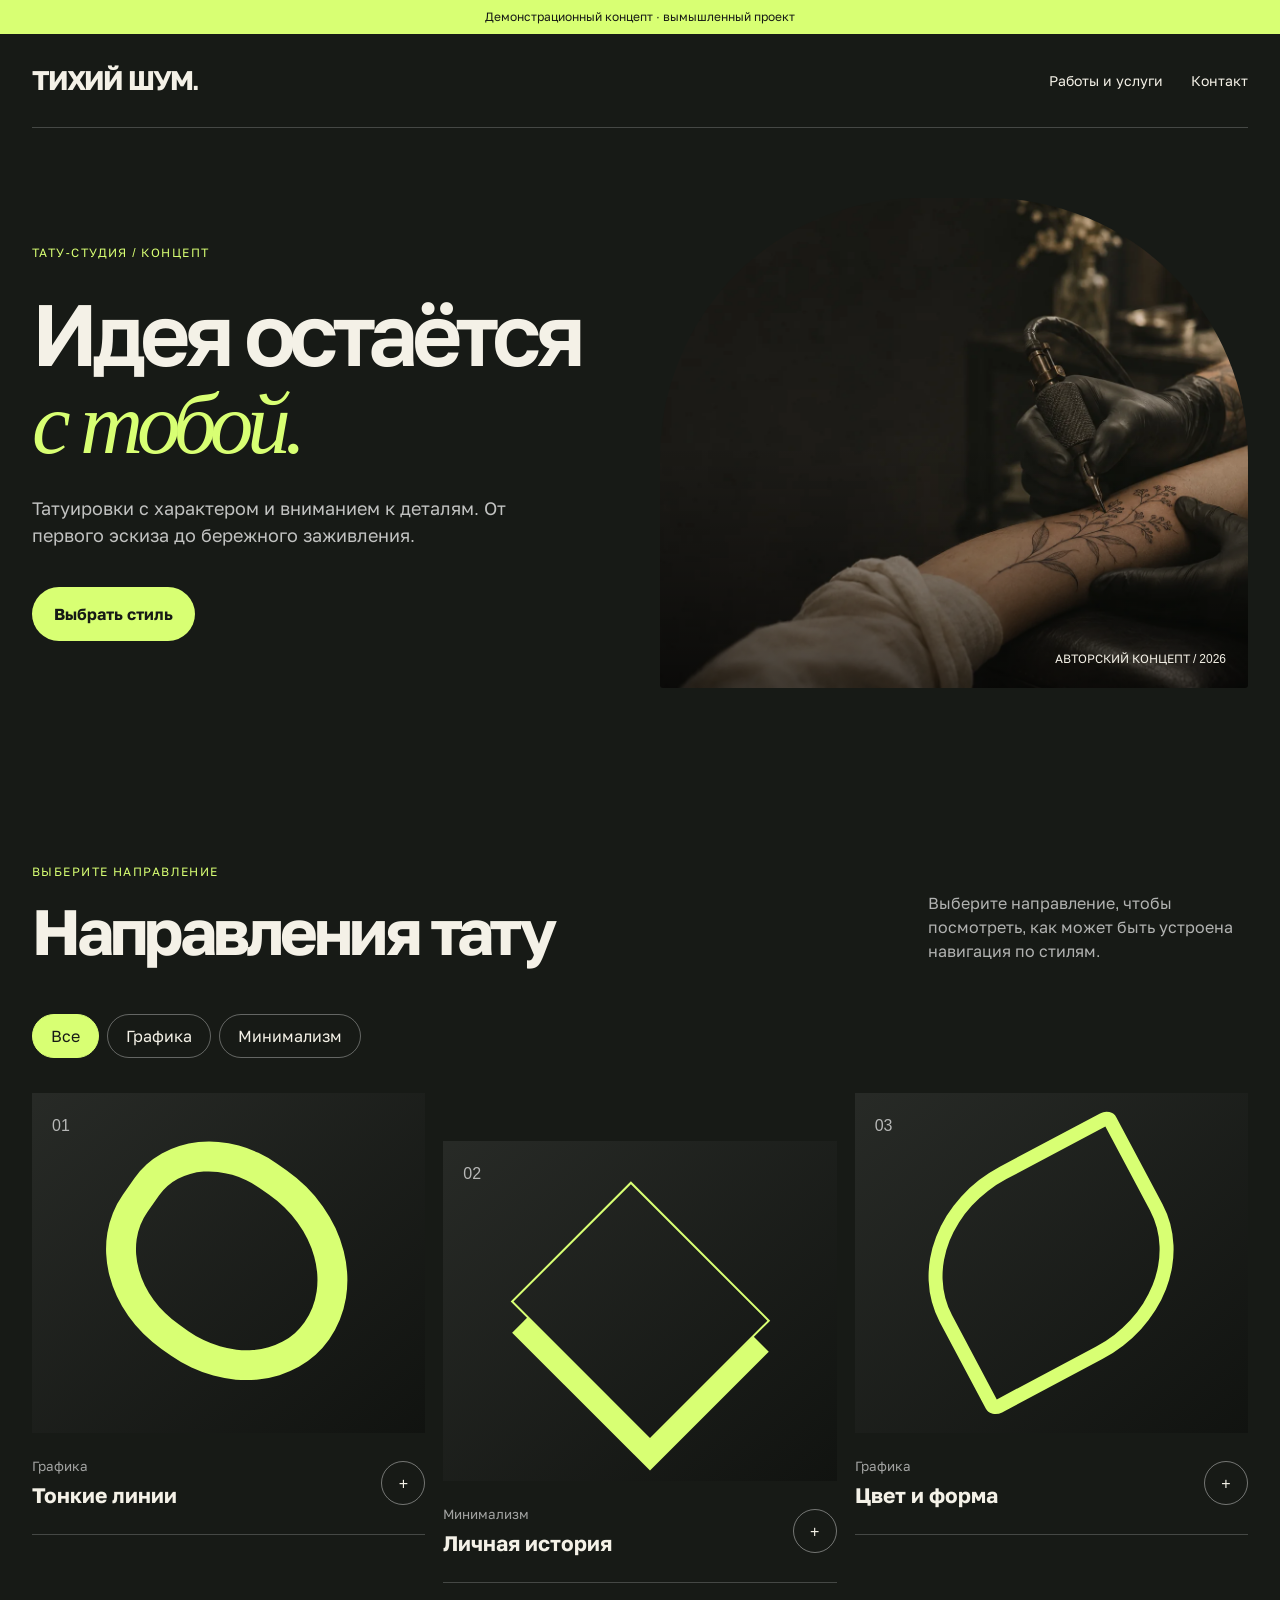
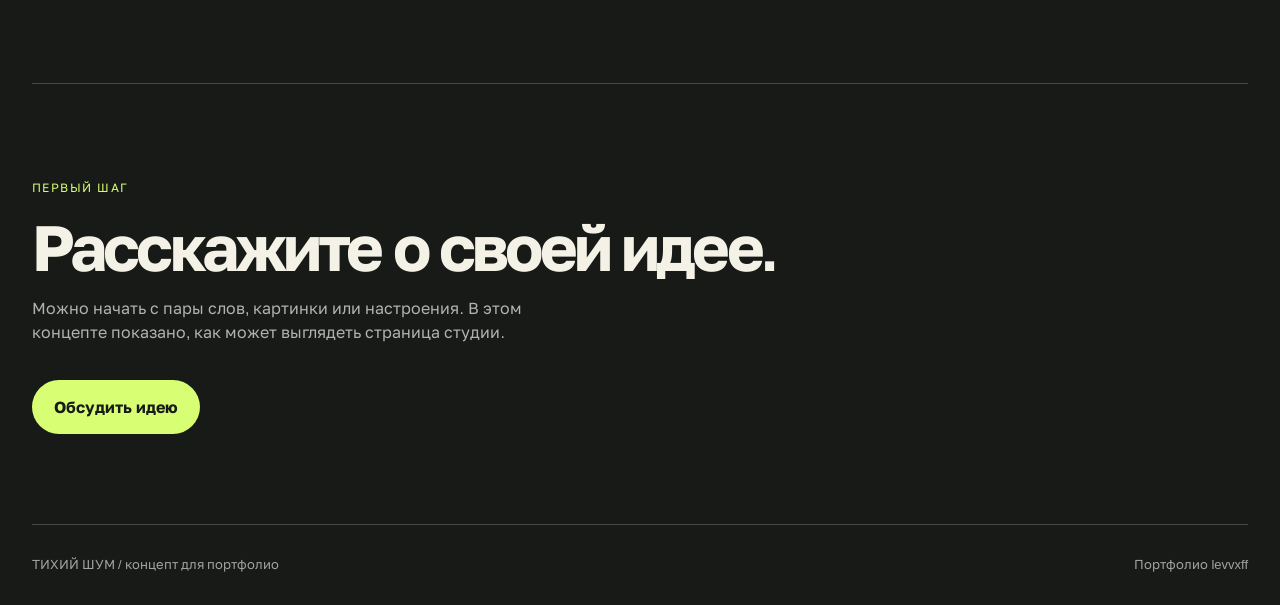
==== projects/atelier-ink/index.html @ 7130b3aa "Showcase tattoo and detailing concepts" ====
<!doctype html><html lang="ru"><head><meta charset="utf-8"><meta name="viewport" content="width=device-width,initial-scale=1"><meta name="description" content="Демонстрационный концепт сайта"><title>ТИХИЙ ШУМ — концепт сайта</title><style>
 @font-face{font-family:Golos;src:url(fonts/GolosText-cyrillic.woff2)}*{box-sizing:border-box}html{scroll-behavior:smooth}body{margin:0;background:#171a16;color:#f4f1e7;font:16px/1.5 Golos,Arial,sans-serif}a{color:inherit;text-decoration:none}button{font:inherit;cursor:pointer}a:focus-visible,button:focus-visible{outline:3px solid #d8ff73;outline-offset:4px}.notice{text-align:center;background:#d8ff73;color:#171a16;padding:8px;font-size:12px}.wrap{width:min(1280px,calc(100% - 64px));margin:auto}header{display:flex;align-items:center;justify-content:space-between;padding:26px 0;border-bottom:1px solid #ffffff33}.brand{font-weight:bold;letter-spacing:-.07em;font-size:27px}.nav{display:flex;gap:28px;font-size:14px}.hero{min-height:620px;display:grid;grid-template-columns:1fr 1fr;gap:40px;align-items:center;padding:70px 0}.eyebrow{color:#d8ff73;font-size:12px;letter-spacing:.12em}.hero h1{font-size:clamp(54px,6.8vw,100px);line-height:.99;letter-spacing:-.07em;font-weight:600;margin:28px 0}.hero h1 em{font-family:Georgia,serif;font-weight:400}.hero p{font-size:18px;max-width:480px;color:#ffffffbb}.button{display:inline-flex;margin-top:20px;padding:15px 22px;background:#d8ff73;color:#171a16;font-weight:bold;border-radius:40px}.hero-visual{min-height:490px;position:relative;overflow:hidden;background:linear-gradient(140deg,#ffffff19,#0000002e);border-radius:220px 220px 12px 12px}.hero-visual:before{content:'';position:absolute;inset:15%;border:1px solid #d8ff73;border-radius:50%;transform:rotate(-32deg)}.hero-visual:after{content:'';position:absolute;inset:25% 15%;border:30px solid #d8ff73;border-radius:48% 52% 55% 45%;transform:rotate(-32deg);box-shadow:0 0 110px #ffffff1a}.hero-visual span{position:absolute;bottom:20px;right:22px;font-size:12px}.section{padding:100px 0}.section-head{display:flex;justify-content:space-between;align-items:end;gap:30px}.section h2,.end h2{font-size:clamp(40px,5vw,68px);letter-spacing:-.06em;line-height:1.05;margin:15px 0}.section-head p{max-width:320px;color:#ffffffaa}.filters{display:flex;gap:8px;margin:35px 0}.filter{background:none;color:inherit;border:1px solid #ffffff55;border-radius:50px;padding:9px 18px}.filter[aria-pressed=true]{background:#d8ff73;color:#171a16;border-color:#d8ff73}.grid{display:grid;grid-template-columns:repeat(3,1fr);gap:18px}.card[hidden]{display:none}.art{height:340px;background:#ffffff10;position:relative;overflow:hidden}.art span{position:absolute;top:20px;left:20px;color:#ffffffaa}.art-shape{position:absolute;inset:18%;border:2px solid #d8ff73;border-radius:50%;transform:rotate(35deg)}.art-1 .art-shape{border-width:30px;border-radius:45% 55% 50% 50%}.art-2 .art-shape{border-radius:0;transform:rotate(45deg);inset:25%;box-shadow:22px 22px 0 -1px #d8ff73}.art-3 .art-shape{border-width:14px;border-radius:50% 5%;transform:rotate(-28deg)}.card-info{display:flex;align-items:center;justify-content:space-between;padding:20px 0;border-bottom:1px solid #ffffff33}.card-info small{color:#ffffff99}.card h3{margin:3px 0;font-size:21px}.open{border:1px solid #ffffff66;border-radius:50%;width:44px;height:44px;color:inherit;background:transparent}.end{padding:90px 0;border-top:1px solid #ffffff33}.end p{color:#ffffffaa;max-width:500px}footer{display:flex;justify-content:space-between;padding:30px 0;border-top:1px solid #ffffff33;color:#ffffff99;font-size:13px}dialog{background:#f4f1e7;color:#171a16;border:0;border-radius:15px;padding:36px;max-width:480px;width:90%}dialog::backdrop{background:#000b}dialog h2{font-size:35px;letter-spacing:-.04em;margin:15px 0}dialog button{background:#171a16;color:#f4f1e7;border:0;border-radius:30px;padding:10px 18px}@media(max-width:750px){.wrap{width:calc(100% - 36px)}.nav a:first-child{display:none}.hero{grid-template-columns:1fr;padding:58px 0;gap:32px}.hero-visual{min-height:360px}.hero h1{font-size:clamp(49px,10vw,74px)}.section{padding:70px 0}.section-head{display:block}.grid{grid-template-columns:1fr}.art{height:300px}footer{gap:16px;flex-direction:column}}@media(prefers-reduced-motion:reduce){html{scroll-behavior:auto}}
 .hero-visual{background:linear-gradient(180deg,transparent 50%,#0009),url(hero.webp) center/cover;border-radius:4px}.hero-visual:before,.hero-visual:after{display:none}.hero-visual span{z-index:1}.art{background:linear-gradient(140deg,#ffffff12,#0004)}.hero h1 em{color:#d8ff73}.hero-visual{border-radius:260px 260px 3px 3px}.card:nth-child(2){margin-top:48px}@media(max-width:750px){.card:nth-child(2){margin-top:0}}</style></head><body><div class="notice">Демонстрационный концепт · вымышленный проект</div><header class="wrap"><a href="#" class="brand">ТИХИЙ ШУМ.</a><nav class="nav" aria-label="Навигация"><a href="#work">Работы и услуги</a><a href="#contact">Контакт</a></nav></header><main><section class="hero wrap"><div><div class="eyebrow">ТАТУ-СТУДИЯ / КОНЦЕПТ</div><h1>Идея остаётся<br><em>с тобой.</em></h1><p>Татуировки с характером и вниманием к деталям. От первого эскиза до бережного заживления.</p><a class="button" href="#work">Выбрать стиль</a></div><div class="hero-visual" aria-hidden="true"><span>АВТОРСКИЙ КОНЦЕПТ / 2026</span></div></section><section id="work" class="section wrap"><div class="section-head"><div><span class="eyebrow">ВЫБЕРИТЕ НАПРАВЛЕНИЕ</span><h2>Направления тату</h2></div><p>Выберите направление, чтобы посмотреть, как может быть устроена навигация по стилям.</p></div><div class="filters" aria-label="Фильтр категорий"><button class="filter" data-filter="Все" aria-pressed="true">Все</button><button class="filter" data-filter="Графика" aria-pressed="false">Графика</button><button class="filter" data-filter="Минимализм" aria-pressed="false">Минимализм</button></div><div class="grid"><article class="card" data-category="Графика"><div class="art art-1"><span>01</span><div class="art-shape"></div></div><div class="card-info"><div><small>Графика</small><h3>Тонкие линии</h3></div><button class="open" data-title="Тонкие линии" data-desc="Графика" aria-label="Подробнее: Тонкие линии">+</button></div></article><article class="card" data-category="Минимализм"><div class="art art-2"><span>02</span><div class="art-shape"></div></div><div class="card-info"><div><small>Минимализм</small><h3>Личная история</h3></div><button class="open" data-title="Личная история" data-desc="Минимализм" aria-label="Подробнее: Личная история">+</button></div></article><article class="card" data-category="Графика"><div class="art art-3"><span>03</span><div class="art-shape"></div></div><div class="card-info"><div><small>Графика</small><h3>Цвет и форма</h3></div><button class="open" data-title="Цвет и форма" data-desc="Графика" aria-label="Подробнее: Цвет и форма">+</button></div></article></div></section><section id="contact" class="end wrap"><span class="eyebrow">ПЕРВЫЙ ШАГ</span><h2>Расскажите о своей идее.</h2><p>Можно начать с пары слов, картинки или настроения. В этом концепте показано, как может выглядеть страница студии.</p><a class="button" href="https://t.me/levvxff" target="_blank" rel="noopener noreferrer">Обсудить идею</a></section></main><footer class="wrap"><span>ТИХИЙ ШУМ / концепт для портфолио</span><a href="../../">Портфолио levvxff</a></footer><dialog aria-labelledby="modal-title"><h2 id="modal-title"></h2><p id="modal-copy"></p><p>Это демонстрация интерфейса: изображения и названия приведены как примеры.</p><button type="button" id="close">Закрыть</button></dialog><script>const filters=[...document.querySelectorAll('.filter')],cards=[...document.querySelectorAll('.card')],modal=document.querySelector('dialog');filters.forEach(b=>b.addEventListener('click',()=>{filters.forEach(x=>x.setAttribute('aria-pressed',x===b));cards.forEach(c=>c.hidden=b.dataset.filter!=='Все'&&c.dataset.category!==b.dataset.filter)}));document.querySelectorAll('.open').forEach(b=>b.addEventListener('click',()=>{document.querySelector('#modal-title').textContent=b.dataset.title;document.querySelector('#modal-copy').textContent=b.dataset.desc;modal.showModal()}));document.querySelector('#close').addEventListener('click',()=>modal.close());</script></body></html>
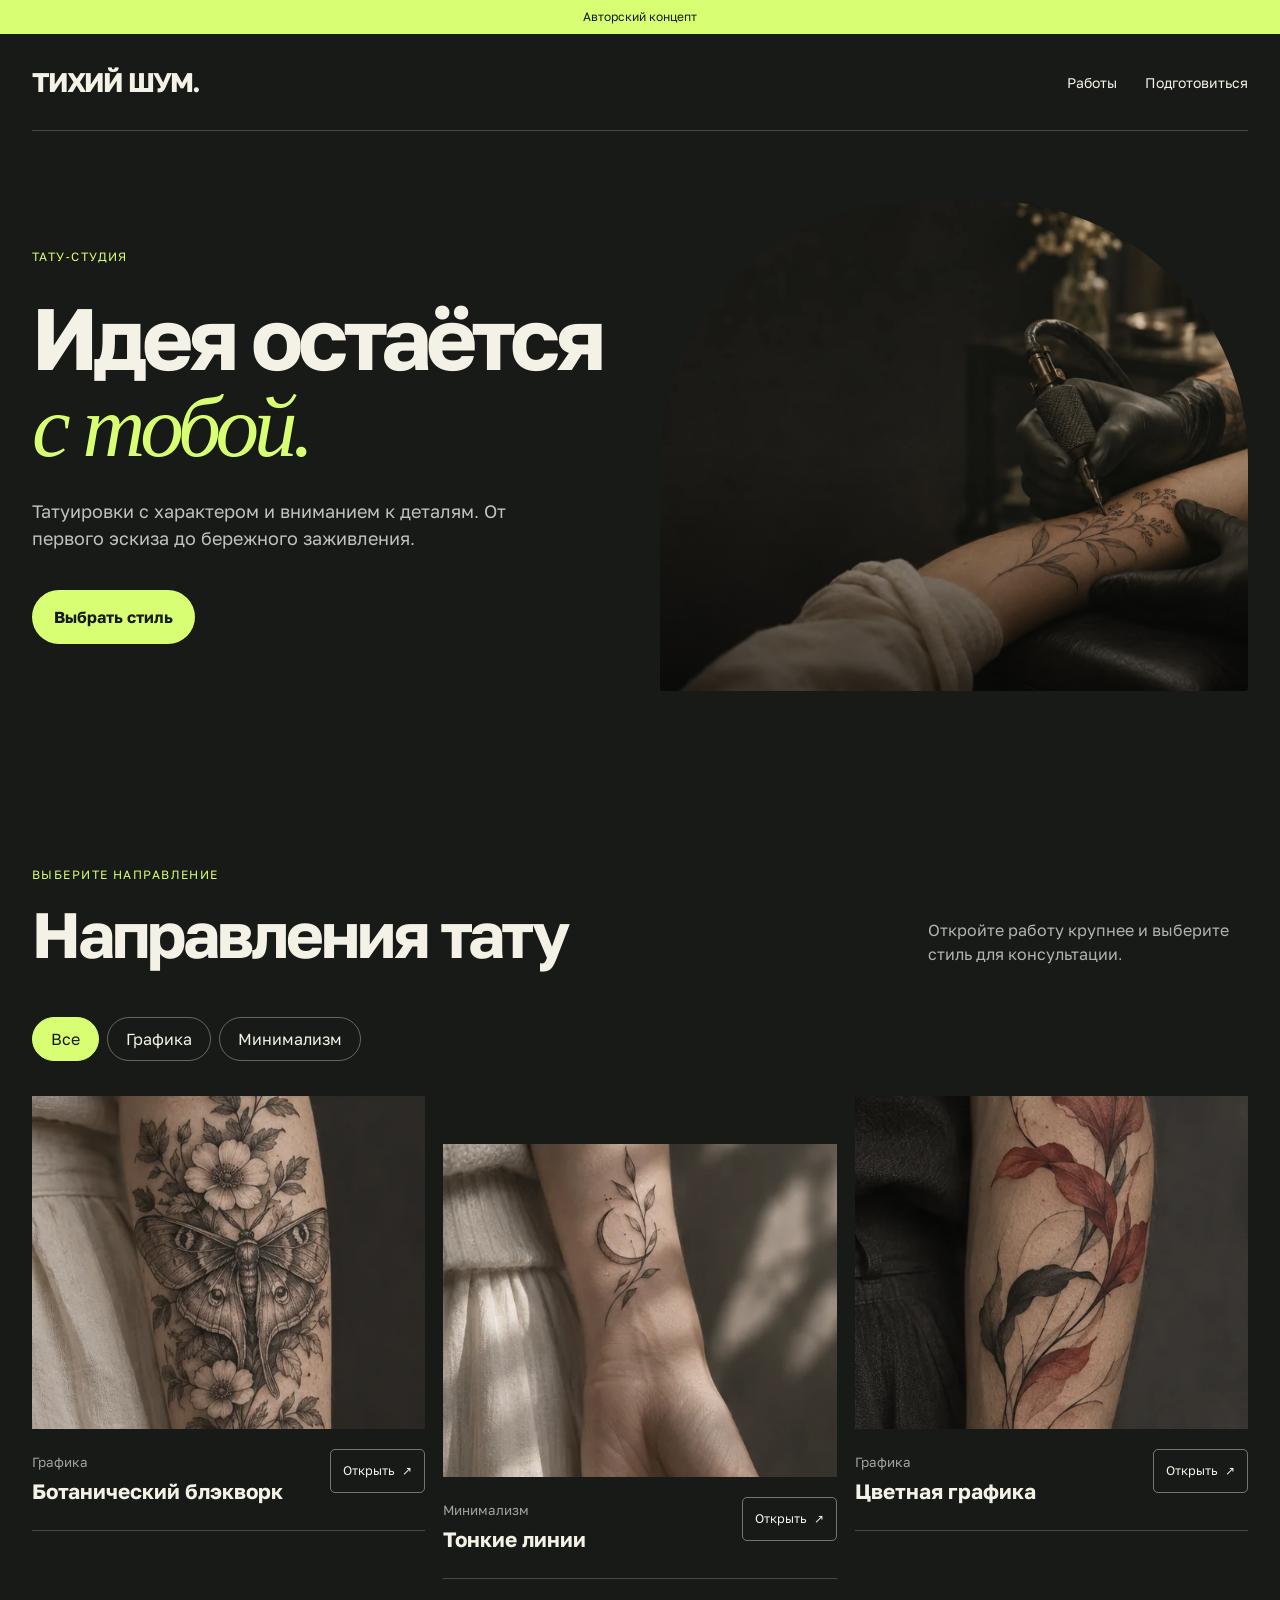
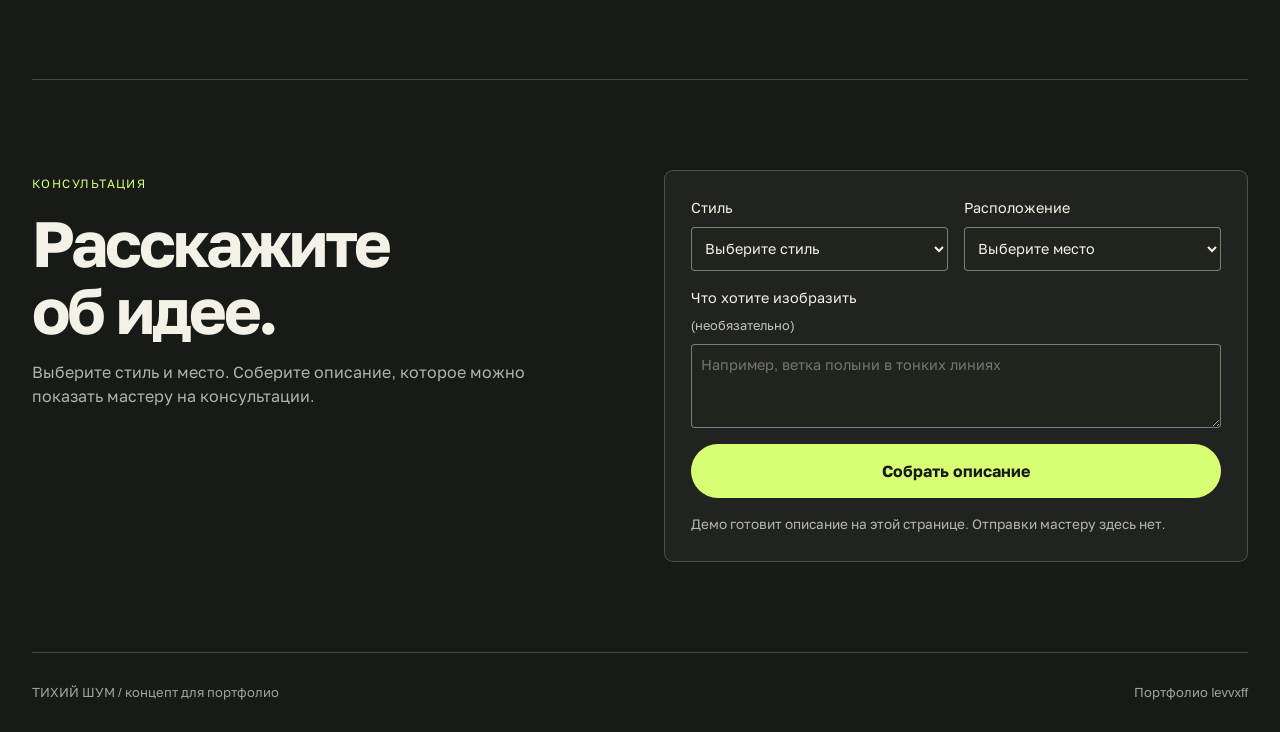
==== commit 72b8b4ac: "Publish the refreshed portfolio and interactive project demos" ====
--- a/projects/atelier-ink/index.html
+++ b/projects/atelier-ink/index.html
@@ -1,3 +1,102 @@
-<!doctype html><html lang="ru"><head><meta charset="utf-8"><meta name="viewport" content="width=device-width,initial-scale=1"><meta name="description" content="Демонстрационный концепт сайта"><title>ТИХИЙ ШУМ — концепт сайта</title><style>
- @font-face{font-family:Golos;src:url(fonts/GolosText-cyrillic.woff2)}*{box-sizing:border-box}html{scroll-behavior:smooth}body{margin:0;background:#171a16;color:#f4f1e7;font:16px/1.5 Golos,Arial,sans-serif}a{color:inherit;text-decoration:none}button{font:inherit;cursor:pointer}a:focus-visible,button:focus-visible{outline:3px solid #d8ff73;outline-offset:4px}.notice{text-align:center;background:#d8ff73;color:#171a16;padding:8px;font-size:12px}.wrap{width:min(1280px,calc(100% - 64px));margin:auto}header{display:flex;align-items:center;justify-content:space-between;padding:26px 0;border-bottom:1px solid #ffffff33}.brand{font-weight:bold;letter-spacing:-.07em;font-size:27px}.nav{display:flex;gap:28px;font-size:14px}.hero{min-height:620px;display:grid;grid-template-columns:1fr 1fr;gap:40px;align-items:center;padding:70px 0}.eyebrow{color:#d8ff73;font-size:12px;letter-spacing:.12em}.hero h1{font-size:clamp(54px,6.8vw,100px);line-height:.99;letter-spacing:-.07em;font-weight:600;margin:28px 0}.hero h1 em{font-family:Georgia,serif;font-weight:400}.hero p{font-size:18px;max-width:480px;color:#ffffffbb}.button{display:inline-flex;margin-top:20px;padding:15px 22px;background:#d8ff73;color:#171a16;font-weight:bold;border-radius:40px}.hero-visual{min-height:490px;position:relative;overflow:hidden;background:linear-gradient(140deg,#ffffff19,#0000002e);border-radius:220px 220px 12px 12px}.hero-visual:before{content:'';position:absolute;inset:15%;border:1px solid #d8ff73;border-radius:50%;transform:rotate(-32deg)}.hero-visual:after{content:'';position:absolute;inset:25% 15%;border:30px solid #d8ff73;border-radius:48% 52% 55% 45%;transform:rotate(-32deg);box-shadow:0 0 110px #ffffff1a}.hero-visual span{position:absolute;bottom:20px;right:22px;font-size:12px}.section{padding:100px 0}.section-head{display:flex;justify-content:space-between;align-items:end;gap:30px}.section h2,.end h2{font-size:clamp(40px,5vw,68px);letter-spacing:-.06em;line-height:1.05;margin:15px 0}.section-head p{max-width:320px;color:#ffffffaa}.filters{display:flex;gap:8px;margin:35px 0}.filter{background:none;color:inherit;border:1px solid #ffffff55;border-radius:50px;padding:9px 18px}.filter[aria-pressed=true]{background:#d8ff73;color:#171a16;border-color:#d8ff73}.grid{display:grid;grid-template-columns:repeat(3,1fr);gap:18px}.card[hidden]{display:none}.art{height:340px;background:#ffffff10;position:relative;overflow:hidden}.art span{position:absolute;top:20px;left:20px;color:#ffffffaa}.art-shape{position:absolute;inset:18%;border:2px solid #d8ff73;border-radius:50%;transform:rotate(35deg)}.art-1 .art-shape{border-width:30px;border-radius:45% 55% 50% 50%}.art-2 .art-shape{border-radius:0;transform:rotate(45deg);inset:25%;box-shadow:22px 22px 0 -1px #d8ff73}.art-3 .art-shape{border-width:14px;border-radius:50% 5%;transform:rotate(-28deg)}.card-info{display:flex;align-items:center;justify-content:space-between;padding:20px 0;border-bottom:1px solid #ffffff33}.card-info small{color:#ffffff99}.card h3{margin:3px 0;font-size:21px}.open{border:1px solid #ffffff66;border-radius:50%;width:44px;height:44px;color:inherit;background:transparent}.end{padding:90px 0;border-top:1px solid #ffffff33}.end p{color:#ffffffaa;max-width:500px}footer{display:flex;justify-content:space-between;padding:30px 0;border-top:1px solid #ffffff33;color:#ffffff99;font-size:13px}dialog{background:#f4f1e7;color:#171a16;border:0;border-radius:15px;padding:36px;max-width:480px;width:90%}dialog::backdrop{background:#000b}dialog h2{font-size:35px;letter-spacing:-.04em;margin:15px 0}dialog button{background:#171a16;color:#f4f1e7;border:0;border-radius:30px;padding:10px 18px}@media(max-width:750px){.wrap{width:calc(100% - 36px)}.nav a:first-child{display:none}.hero{grid-template-columns:1fr;padding:58px 0;gap:32px}.hero-visual{min-height:360px}.hero h1{font-size:clamp(49px,10vw,74px)}.section{padding:70px 0}.section-head{display:block}.grid{grid-template-columns:1fr}.art{height:300px}footer{gap:16px;flex-direction:column}}@media(prefers-reduced-motion:reduce){html{scroll-behavior:auto}}
- .hero-visual{background:linear-gradient(180deg,transparent 50%,#0009),url(hero.webp) center/cover;border-radius:4px}.hero-visual:before,.hero-visual:after{display:none}.hero-visual span{z-index:1}.art{background:linear-gradient(140deg,#ffffff12,#0004)}.hero h1 em{color:#d8ff73}.hero-visual{border-radius:260px 260px 3px 3px}.card:nth-child(2){margin-top:48px}@media(max-width:750px){.card:nth-child(2){margin-top:0}}</style></head><body><div class="notice">Демонстрационный концепт · вымышленный проект</div><header class="wrap"><a href="#" class="brand">ТИХИЙ ШУМ.</a><nav class="nav" aria-label="Навигация"><a href="#work">Работы и услуги</a><a href="#contact">Контакт</a></nav></header><main><section class="hero wrap"><div><div class="eyebrow">ТАТУ-СТУДИЯ / КОНЦЕПТ</div><h1>Идея остаётся<br><em>с тобой.</em></h1><p>Татуировки с характером и вниманием к деталям. От первого эскиза до бережного заживления.</p><a class="button" href="#work">Выбрать стиль</a></div><div class="hero-visual" aria-hidden="true"><span>АВТОРСКИЙ КОНЦЕПТ / 2026</span></div></section><section id="work" class="section wrap"><div class="section-head"><div><span class="eyebrow">ВЫБЕРИТЕ НАПРАВЛЕНИЕ</span><h2>Направления тату</h2></div><p>Выберите направление, чтобы посмотреть, как может быть устроена навигация по стилям.</p></div><div class="filters" aria-label="Фильтр категорий"><button class="filter" data-filter="Все" aria-pressed="true">Все</button><button class="filter" data-filter="Графика" aria-pressed="false">Графика</button><button class="filter" data-filter="Минимализм" aria-pressed="false">Минимализм</button></div><div class="grid"><article class="card" data-category="Графика"><div class="art art-1"><span>01</span><div class="art-shape"></div></div><div class="card-info"><div><small>Графика</small><h3>Тонкие линии</h3></div><button class="open" data-title="Тонкие линии" data-desc="Графика" aria-label="Подробнее: Тонкие линии">+</button></div></article><article class="card" data-category="Минимализм"><div class="art art-2"><span>02</span><div class="art-shape"></div></div><div class="card-info"><div><small>Минимализм</small><h3>Личная история</h3></div><button class="open" data-title="Личная история" data-desc="Минимализм" aria-label="Подробнее: Личная история">+</button></div></article><article class="card" data-category="Графика"><div class="art art-3"><span>03</span><div class="art-shape"></div></div><div class="card-info"><div><small>Графика</small><h3>Цвет и форма</h3></div><button class="open" data-title="Цвет и форма" data-desc="Графика" aria-label="Подробнее: Цвет и форма">+</button></div></article></div></section><section id="contact" class="end wrap"><span class="eyebrow">ПЕРВЫЙ ШАГ</span><h2>Расскажите о своей идее.</h2><p>Можно начать с пары слов, картинки или настроения. В этом концепте показано, как может выглядеть страница студии.</p><a class="button" href="https://t.me/levvxff" target="_blank" rel="noopener noreferrer">Обсудить идею</a></section></main><footer class="wrap"><span>ТИХИЙ ШУМ / концепт для портфолио</span><a href="../../">Портфолио levvxff</a></footer><dialog aria-labelledby="modal-title"><h2 id="modal-title"></h2><p id="modal-copy"></p><p>Это демонстрация интерфейса: изображения и названия приведены как примеры.</p><button type="button" id="close">Закрыть</button></dialog><script>const filters=[...document.querySelectorAll('.filter')],cards=[...document.querySelectorAll('.card')],modal=document.querySelector('dialog');filters.forEach(b=>b.addEventListener('click',()=>{filters.forEach(x=>x.setAttribute('aria-pressed',x===b));cards.forEach(c=>c.hidden=b.dataset.filter!=='Все'&&c.dataset.category!==b.dataset.filter)}));document.querySelectorAll('.open').forEach(b=>b.addEventListener('click',()=>{document.querySelector('#modal-title').textContent=b.dataset.title;document.querySelector('#modal-copy').textContent=b.dataset.desc;modal.showModal()}));document.querySelector('#close').addEventListener('click',()=>modal.close());</script></body></html>+<!doctype html><html lang="ru"><head><meta charset="utf-8"><meta name="viewport" content="width=device-width,initial-scale=1"><meta name="description" content="Демонстрационный концепт сайта"><title>ТИХИЙ ШУМ — концепт сайта</title><meta name="robots" content="noindex"><meta http-equiv="Content-Security-Policy" content="form-action 'none'"><style>
+ @font-face{font-family:Golos;src:url(fonts/GolosText-cyrillic.woff2) format("woff2");font-weight:400;font-display:swap}
+  @font-face{font-family:Golos;src:url(fonts/golos-bold.ttf) format("truetype");font-weight:700;font-display:swap}*{box-sizing:border-box}html{scroll-behavior:smooth}body{margin:0;background:#171a16;color:#f4f1e7;font:16px/1.5 Golos,Arial,sans-serif}a{color:inherit;text-decoration:none}button{font:inherit;cursor:pointer}a:focus-visible,button:focus-visible{outline:3px solid #d8ff73;outline-offset:4px}.notice{text-align:center;background:#d8ff73;color:#171a16;padding:8px;font-size:12px}.wrap{width:min(1280px,calc(100% - 64px));margin:auto}header{display:flex;align-items:center;justify-content:space-between;padding:26px 0;border-bottom:1px solid #ffffff33}.brand{font-weight:bold;letter-spacing:-.07em;font-size:27px}.nav{display:flex;gap:28px;font-size:14px}.hero{min-height:620px;display:grid;grid-template-columns:1fr 1fr;gap:40px;align-items:center;padding:70px 0}.eyebrow{color:#d8ff73;font-size:12px;letter-spacing:.12em}.hero h1{font-size:clamp(54px,6.8vw,100px);line-height:.99;letter-spacing:-.07em;font-weight:600;margin:28px 0}.hero h1 em{font-family:Georgia,serif;font-weight:400}.hero p{font-size:18px;max-width:480px;color:#ffffffbb}.button{display:inline-flex;margin-top:20px;padding:15px 22px;background:#d8ff73;color:#171a16;font-weight:bold;border-radius:40px}.hero-visual{min-height:490px;position:relative;overflow:hidden;background:linear-gradient(140deg,#ffffff19,#0000002e);border-radius:220px 220px 12px 12px}.hero-visual:before{content:'';position:absolute;inset:15%;border:1px solid #d8ff73;border-radius:50%;transform:rotate(-32deg)}.hero-visual:after{content:'';position:absolute;inset:25% 15%;border:30px solid #d8ff73;border-radius:48% 52% 55% 45%;transform:rotate(-32deg);box-shadow:0 0 110px #ffffff1a}.hero-visual span{position:absolute;bottom:20px;right:22px;font-size:12px}.section{padding:100px 0}.section-head{display:flex;justify-content:space-between;align-items:end;gap:30px}.section h2,.end h2{font-size:clamp(40px,5vw,68px);letter-spacing:-.06em;line-height:1.05;margin:15px 0}.section-head p{max-width:320px;color:#ffffffaa}.filters{display:flex;gap:8px;margin:35px 0}.filter{background:none;color:inherit;border:1px solid #ffffff55;border-radius:50px;padding:9px 18px}.filter[aria-pressed=true]{background:#d8ff73;color:#171a16;border-color:#d8ff73}.grid{display:grid;grid-template-columns:repeat(3,1fr);gap:18px}.card[hidden]{display:none}.art{height:340px;background:#ffffff10;position:relative;overflow:hidden}.art span{position:absolute;top:20px;left:20px;color:#ffffffaa}.art-shape{position:absolute;inset:18%;border:2px solid #d8ff73;border-radius:50%;transform:rotate(35deg)}.art-1 .art-shape{border-width:30px;border-radius:45% 55% 50% 50%}.art-2 .art-shape{border-radius:0;transform:rotate(45deg);inset:25%;box-shadow:22px 22px 0 -1px #d8ff73}.art-3 .art-shape{border-width:14px;border-radius:50% 5%;transform:rotate(-28deg)}.card-info{display:flex;align-items:center;justify-content:space-between;padding:20px 0;border-bottom:1px solid #ffffff33}.card-info small{color:#ffffff99}.card h3{margin:3px 0;font-size:21px}.open{border:1px solid #ffffff66;border-radius:50%;width:44px;height:44px;color:inherit;background:transparent}.end{padding:90px 0;border-top:1px solid #ffffff33}.end p{color:#ffffffaa;max-width:500px}footer{display:flex;justify-content:space-between;padding:30px 0;border-top:1px solid #ffffff33;color:#ffffff99;font-size:13px}dialog{background:#f4f1e7;color:#171a16;border:0;border-radius:15px;padding:36px;max-width:480px;width:90%}dialog::backdrop{background:#000b}dialog h2{font-size:35px;letter-spacing:-.04em;margin:15px 0}dialog button{background:#171a16;color:#f4f1e7;border:0;border-radius:30px;padding:10px 18px}@media(max-width:750px){.wrap{width:calc(100% - 36px)}.nav a:first-child{display:none}.hero{grid-template-columns:1fr;padding:58px 0;gap:32px}.hero-visual{min-height:360px}.hero h1{font-size:clamp(49px,10vw,74px)}.section{padding:70px 0}.section-head{display:block}.grid{grid-template-columns:1fr}.art{height:300px}footer{gap:16px;flex-direction:column}}@media(prefers-reduced-motion:reduce){html{scroll-behavior:auto}}
+ .hero-visual{background:linear-gradient(180deg,transparent 50%,#0009),url(hero.webp) center/cover;border-radius:4px}.hero-visual:before,.hero-visual:after{display:none}.hero-visual span{z-index:1}.art{background:linear-gradient(140deg,#ffffff12,#0004)}.hero h1 em{color:#d8ff73}.hero-visual{border-radius:260px 260px 3px 3px}.card:nth-child(2){margin-top:48px}@media(max-width:750px){.card:nth-child(2){margin-top:0}}
+:root{--form-bg:#20241d;--demo-accent:#d8ff73}
+  .art{height:clamp(220px,26vw,336px);background:#252723}
+  .art img{display:block;width:100%;height:100%;object-fit:cover;transition:transform .25s ease}
+  .card:hover .art img{transform:scale(1.03)}
+  .filters{flex-wrap:wrap}
+  .open:hover,.filter:hover{border-color:currentColor}
+  .button{min-height:48px;align-items:center;border:0}
+  .end{display:grid;grid-template-columns:minmax(0,1fr) minmax(0,1fr);gap:48px}
+  .interactive{display:grid;grid-template-columns:repeat(2,minmax(0,1fr));gap:16px;padding:26px;background:#ffffff0b;border:1px solid #ffffff33}
+  .interactive .wide{grid-column:1/-1}
+  .interactive label{display:grid;align-content:start;gap:8px;font-size:.9rem}
+  .interactive label span,.form-note{color:#ffffffba;font-size:.8rem}
+  .interactive select,.interactive textarea{width:100%;min-height:44px;font:inherit;color:inherit;border:1px solid #ffffff66;border-radius:4px;background:var(--form-bg);padding:9px}
+  .interactive textarea{resize:vertical}
+  .interactive :focus-visible{outline:2px solid var(--demo-accent);outline-offset:3px}
+  .interactive fieldset{padding:0;margin:0;border:0}
+  .interactive legend{font-weight:700;margin-bottom:8px}
+  .interactive .choice{display:flex;align-items:center;min-height:44px;border-bottom:1px solid #ffffff33;cursor:pointer}
+  .interactive input{accent-color:var(--demo-accent);min-width:18px;min-height:18px}
+  .interactive .button{margin:0;justify-content:center}
+  .result{padding:14px 16px;border-left:3px solid var(--demo-accent);background:var(--form-bg);white-space:pre-wrap}
+  .result p,.end .form-note{margin:0}
+  .result p{margin-top:4px;color:inherit}
+  .dialog-actions{display:flex;gap:8px;flex-wrap:wrap}
+  .modal-image{display:block;width:100%;height:clamp(145px,32vh,260px);object-fit:cover;background:var(--form-bg)}
+  .skip{position:absolute;z-index:4;top:8px;left:8px;background:#fff;color:#111;padding:8px 12px;transform:translateY(-160%)}
+  .skip:focus{transform:none}
+  @media(max-width:750px){.end{grid-template-columns:1fr;gap:24px;padding-block:62px}.art{height:280px}.nav a:first-child{display:inline}.nav{gap:14px}}
+  @media(max-width:410px){.interactive{grid-template-columns:minmax(0,1fr);padding:18px}.brand{font-size:22px}.nav{font-size:12px}.hero{padding-top:34px}.hero-visual{min-height:300px}}
+  @media(prefers-reduced-motion:reduce){.art img{transition:none}.card:hover .art img{transform:none}}
+
+  .hero h1{font-weight:700;letter-spacing:-.057em}
+  .section h2,.end h2{letter-spacing:-.047em;text-wrap:balance}
+  .nav a{display:inline-flex;align-items:center;min-height:44px}
+  .nav a:hover{color:var(--demo-accent)}
+  .filter{min-height:44px}
+  .card-info{align-items:start;gap:12px;min-height:95px}
+  .card h3{font-size:clamp(1rem,2vw,1.3rem);text-wrap:balance}
+  .open{flex:none;display:inline-flex;align-items:center;gap:7px;justify-content:center;width:auto;min-width:44px;padding-inline:12px;border-radius:5px;font-size:.78rem}
+  .open:hover{background:var(--demo-accent);color:var(--form-bg)}
+  dialog{padding:0;width:min(720px,calc(100% - 28px));max-width:none;max-height:calc(100dvh - 28px)}
+  .modal-layout{display:grid;grid-template-columns:.9fr 1.1fr;min-width:0;align-items:stretch}
+  .modal-image{align-self:stretch;width:100%;height:100%;min-height:272px;object-fit:cover;background:var(--form-bg)}
+  .modal-copy{min-width:0;padding:22px}
+  .modal-copy h2{margin-top:12px;font-size:clamp(1.7rem,4vw,2.25rem);line-height:1.07}
+  .modal-copy .dialog-actions{margin-top:20px}
+  dialog button{min-height:44px}
+  dialog button:focus-visible{outline-color:#665233}
+  .interactive{border-radius:9px}
+  .interactive .button:hover{filter:brightness(.94)}
+  .form-note,.noscript-note{font-size:.85rem}
+  @media(max-width:750px){.nav a:first-child{display:inline-flex}.card-info{min-height:0}.grid{gap:28px}}
+  @media(max-width:520px){.modal-layout{grid-template-columns:1fr}.modal-image{min-height:0;height:clamp(118px,29dvh,205px)}.modal-copy{padding:15px 17px}}
+  @media(hover:none){.card:hover .art img{transform:none}}
+</style></head><body><a class="skip" href="#main">К содержимому</a><div class="notice">Авторский концепт</div><header class="wrap"><a href="#" class="brand">ТИХИЙ ШУМ.</a><nav class="nav" aria-label="Навигация"><a href="#work">Работы</a><a href="#contact">Подготовиться</a></nav></header><main id="main"><section class="hero wrap"><div><div class="eyebrow">ТАТУ-СТУДИЯ</div><h1>Идея остаётся<br><em>с тобой.</em></h1><p>Татуировки с характером и вниманием к деталям. От первого эскиза до бережного заживления.</p><a class="button" href="#work">Выбрать стиль</a></div><div class="hero-visual" aria-hidden="true"></div></section><section id="work" class="section wrap"><div class="section-head"><div><span class="eyebrow">ВЫБЕРИТЕ НАПРАВЛЕНИЕ</span><h2>Направления тату</h2></div><p>Откройте работу крупнее и выберите стиль для консультации.</p></div><div class="filters" role="group" aria-label="Фильтр категорий"><button class="filter" data-filter="Все" aria-pressed="true">Все</button><button class="filter" data-filter="Графика" aria-pressed="false">Графика</button><button class="filter" data-filter="Минимализм" aria-pressed="false">Минимализм</button></div><div class="grid"><article class="card" data-category="Графика"><div class="art"><img src="work-1.webp" alt="Ботанический рисунок в технике блэкворк" width="504" height="660" loading="lazy" decoding="async"></div><div class="card-info"><div><small>Графика</small><h3>Ботанический блэкворк</h3></div><button class="open" type="button" aria-haspopup="dialog" data-title="Ботанический блэкворк" data-desc="Плотный чёрный рисунок с растительными мотивами и открытыми участками кожи." aria-label="Подробнее: Ботанический блэкворк">Открыть <span aria-hidden="true">↗</span></button></div></article><article class="card" data-category="Минимализм"><div class="art"><img src="work-2.webp" alt="Небольшая тонкая татуировка на запястье" width="504" height="660" loading="lazy" decoding="async"></div><div class="card-info"><div><small>Минимализм</small><h3>Тонкие линии</h3></div><button class="open" type="button" aria-haspopup="dialog" data-title="Тонкие линии" data-desc="Небольшие формы и аккуратные детали. На консультации можно обсудить идею, расположение и размер." aria-label="Подробнее: Тонкие линии">Открыть <span aria-hidden="true">↗</span></button></div></article><article class="card" data-category="Графика"><div class="art"><img src="work-3.webp" alt="Красный и чёрный рисунок на предплечье" width="504" height="660" loading="lazy" decoding="async"></div><div class="card-info"><div><small>Графика</small><h3>Цветная графика</h3></div><button class="open" type="button" aria-haspopup="dialog" data-title="Цветная графика" data-desc="Красный и чёрный цвет, свободный контур и плавные формы." aria-label="Подробнее: Цветная графика">Открыть <span aria-hidden="true">↗</span></button></div></article></div></section><section id="contact" class="end wrap" aria-labelledby="brief-title">
+  <div><span class="eyebrow">КОНСУЛЬТАЦИЯ</span><h2 id="brief-title">Расскажите об идее.</h2><p>Выберите стиль и место. Соберите описание, которое можно показать мастеру на консультации.</p></div>
+  <noscript><p class="noscript-note">Для подготовки описания включите JavaScript.</p></noscript>
+  <form id="tattoo-brief" class="interactive">
+    <label>Стиль<select name="style" required><option value="">Выберите стиль</option><option>Ботанический блэкворк</option><option>Тонкие линии</option><option>Цветная графика</option></select></label>
+    <label>Расположение<select name="placement" required><option value="">Выберите место</option><option>Предплечье</option><option>Запястье</option><option>Плечо</option><option>Другое место</option></select></label>
+    <label class="wide">Что хотите изобразить <span>(необязательно)</span><textarea name="idea" rows="3" maxlength="300" placeholder="Например, ветка полыни в тонких линиях"></textarea></label>
+    <button type="submit" class="button wide">Собрать описание</button>
+    <p class="wide form-note">Демо готовит описание на этой странице. Отправки мастеру здесь нет.</p>
+    <div class="wide result" id="brief-result" role="status" hidden></div>
+  </form>
+</section></main><footer class="wrap"><span>ТИХИЙ ШУМ / концепт для портфолио</span><a href="../../">Портфолио levvxff</a></footer><dialog aria-labelledby="modal-title" aria-describedby="modal-copy"><div class="modal-layout"><img class="modal-image" id="modal-image" alt=""><div class="modal-copy"><h2 id="modal-title"></h2><p id="modal-copy"></p><div class="dialog-actions"><button type="button" id="select-work">Выбрать стиль</button><button type="button" id="close" autofocus>Закрыть</button></div></div></div></dialog><script>const filters=[...document.querySelectorAll('.filter')],cards=[...document.querySelectorAll('.card')],modal=document.querySelector('dialog');filters.forEach(b=>b.addEventListener('click',()=>{filters.forEach(x=>x.setAttribute('aria-pressed',x===b));cards.forEach(c=>c.hidden=b.dataset.filter!=='Все'&&c.dataset.category!==b.dataset.filter)}));document.querySelectorAll('.open').forEach(b=>b.addEventListener('click',()=>{document.querySelector('#modal-title').textContent=b.dataset.title;document.querySelector('#modal-copy').textContent=b.dataset.desc;
+const source=b.closest('.card').querySelector('img');
+const enlarged=modal.querySelector('#modal-image');
+enlarged.src=source.src;
+enlarged.alt=source.alt;
+modal.showModal()}));document.querySelector('#close').addEventListener('click',()=>modal.close());
+const brief = document.querySelector('#tattoo-brief');
+const output = document.querySelector('#brief-result');
+
+document.querySelector('#select-work').addEventListener('click', () => {
+  brief.elements.style.value = document.querySelector('#modal-title').textContent;
+  output.hidden = true;
+  modal.close();
+  brief.elements.style.focus();
+});
+
+brief.addEventListener('submit', (event) => {
+  event.preventDefault();
+  const { style, placement, idea } = brief.elements;
+  const lines = [
+    'Описание для консультации',
+    `Стиль: ${style.value}`,
+    `Расположение: ${placement.value}`,
+  ];
+  if (idea.value.trim()) lines.push(`Идея: ${idea.value.trim()}`);
+  output.hidden = false;
+  output.textContent = lines.join('\n');
+});
+
+brief.addEventListener('input', () => {
+  output.hidden = true;
+});
+</script></body></html>
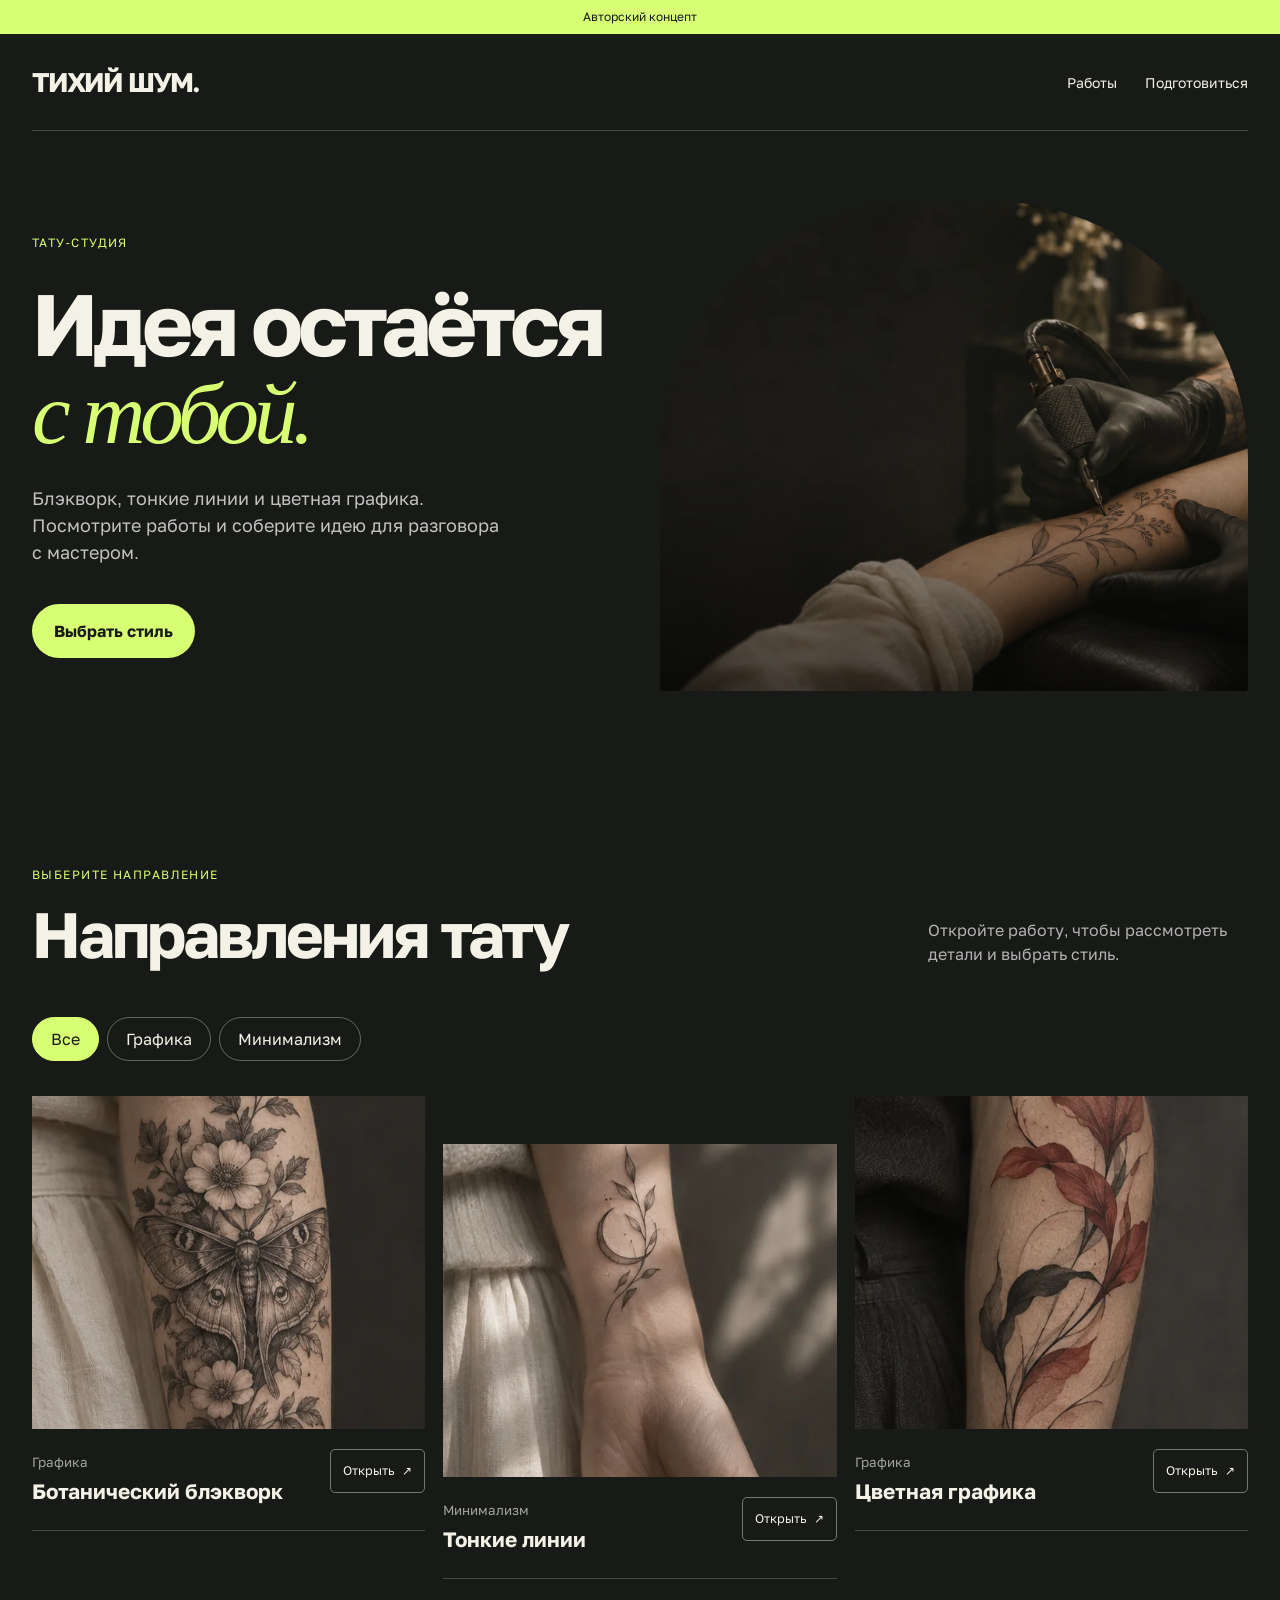
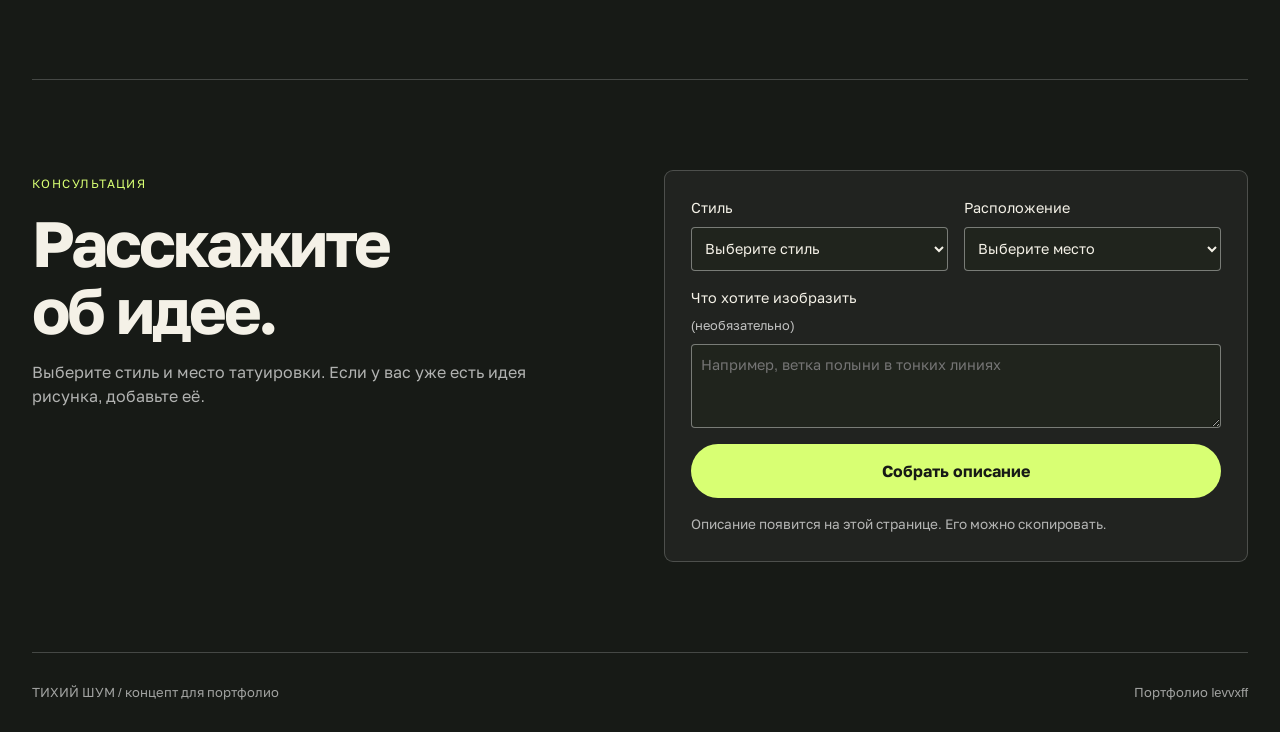
==== commit ff778191: "Redesign the portfolio and showcase all five projects" ====
--- a/projects/atelier-ink/index.html
+++ b/projects/atelier-ink/index.html
@@ -56,15 +56,15 @@
   @media(max-width:750px){.nav a:first-child{display:inline-flex}.card-info{min-height:0}.grid{gap:28px}}
   @media(max-width:520px){.modal-layout{grid-template-columns:1fr}.modal-image{min-height:0;height:clamp(118px,29dvh,205px)}.modal-copy{padding:15px 17px}}
   @media(hover:none){.card:hover .art img{transform:none}}
-</style></head><body><a class="skip" href="#main">К содержимому</a><div class="notice">Авторский концепт</div><header class="wrap"><a href="#" class="brand">ТИХИЙ ШУМ.</a><nav class="nav" aria-label="Навигация"><a href="#work">Работы</a><a href="#contact">Подготовиться</a></nav></header><main id="main"><section class="hero wrap"><div><div class="eyebrow">ТАТУ-СТУДИЯ</div><h1>Идея остаётся<br><em>с тобой.</em></h1><p>Татуировки с характером и вниманием к деталям. От первого эскиза до бережного заживления.</p><a class="button" href="#work">Выбрать стиль</a></div><div class="hero-visual" aria-hidden="true"></div></section><section id="work" class="section wrap"><div class="section-head"><div><span class="eyebrow">ВЫБЕРИТЕ НАПРАВЛЕНИЕ</span><h2>Направления тату</h2></div><p>Откройте работу крупнее и выберите стиль для консультации.</p></div><div class="filters" role="group" aria-label="Фильтр категорий"><button class="filter" data-filter="Все" aria-pressed="true">Все</button><button class="filter" data-filter="Графика" aria-pressed="false">Графика</button><button class="filter" data-filter="Минимализм" aria-pressed="false">Минимализм</button></div><div class="grid"><article class="card" data-category="Графика"><div class="art"><img src="work-1.webp" alt="Ботанический рисунок в технике блэкворк" width="504" height="660" loading="lazy" decoding="async"></div><div class="card-info"><div><small>Графика</small><h3>Ботанический блэкворк</h3></div><button class="open" type="button" aria-haspopup="dialog" data-title="Ботанический блэкворк" data-desc="Плотный чёрный рисунок с растительными мотивами и открытыми участками кожи." aria-label="Подробнее: Ботанический блэкворк">Открыть <span aria-hidden="true">↗</span></button></div></article><article class="card" data-category="Минимализм"><div class="art"><img src="work-2.webp" alt="Небольшая тонкая татуировка на запястье" width="504" height="660" loading="lazy" decoding="async"></div><div class="card-info"><div><small>Минимализм</small><h3>Тонкие линии</h3></div><button class="open" type="button" aria-haspopup="dialog" data-title="Тонкие линии" data-desc="Небольшие формы и аккуратные детали. На консультации можно обсудить идею, расположение и размер." aria-label="Подробнее: Тонкие линии">Открыть <span aria-hidden="true">↗</span></button></div></article><article class="card" data-category="Графика"><div class="art"><img src="work-3.webp" alt="Красный и чёрный рисунок на предплечье" width="504" height="660" loading="lazy" decoding="async"></div><div class="card-info"><div><small>Графика</small><h3>Цветная графика</h3></div><button class="open" type="button" aria-haspopup="dialog" data-title="Цветная графика" data-desc="Красный и чёрный цвет, свободный контур и плавные формы." aria-label="Подробнее: Цветная графика">Открыть <span aria-hidden="true">↗</span></button></div></article></div></section><section id="contact" class="end wrap" aria-labelledby="brief-title">
-  <div><span class="eyebrow">КОНСУЛЬТАЦИЯ</span><h2 id="brief-title">Расскажите об идее.</h2><p>Выберите стиль и место. Соберите описание, которое можно показать мастеру на консультации.</p></div>
+</style></head><body><a class="skip" href="#main">К содержимому</a><aside class="notice" aria-label="О демонстрации">Авторский концепт</aside><header class="wrap"><a href="#" class="brand">ТИХИЙ ШУМ.</a><nav class="nav" aria-label="Навигация"><a href="#work">Работы</a><a href="#contact">Подготовиться</a></nav></header><main id="main"><section class="hero wrap"><div><div class="eyebrow">ТАТУ-СТУДИЯ</div><h1>Идея остаётся<br><em>с тобой.</em></h1><p>Блэкворк, тонкие линии и цветная графика. Посмотрите работы и соберите идею для разговора с мастером.</p><a class="button" href="#work">Выбрать стиль</a></div><div class="hero-visual" aria-hidden="true"></div></section><section id="work" class="section wrap"><div class="section-head"><div><span class="eyebrow">ВЫБЕРИТЕ НАПРАВЛЕНИЕ</span><h2>Направления тату</h2></div><p>Откройте работу, чтобы рассмотреть детали и выбрать стиль.</p></div><div class="filters" role="group" aria-label="Фильтр категорий"><button class="filter" data-filter="Все" aria-pressed="true">Все</button><button class="filter" data-filter="Графика" aria-pressed="false">Графика</button><button class="filter" data-filter="Минимализм" aria-pressed="false">Минимализм</button></div><div class="grid"><article class="card" data-category="Графика"><div class="art"><img src="work-1.webp" alt="Ботанический рисунок в технике блэкворк" width="504" height="660" loading="lazy" decoding="async"></div><div class="card-info"><div><small>Графика</small><h3>Ботанический блэкворк</h3></div><button class="open" type="button" aria-haspopup="dialog" data-title="Ботанический блэкворк" data-desc="Плотный чёрный рисунок с растительными мотивами и открытыми участками кожи." aria-label="Открыть: Ботанический блэкворк">Открыть <span aria-hidden="true">↗</span></button></div></article><article class="card" data-category="Минимализм"><div class="art"><img src="work-2.webp" alt="Небольшая тонкая татуировка на запястье" width="504" height="660" loading="lazy" decoding="async"></div><div class="card-info"><div><small>Минимализм</small><h3>Тонкие линии</h3></div><button class="open" type="button" aria-haspopup="dialog" data-title="Тонкие линии" data-desc="Небольшие формы и аккуратные детали. На консультации можно обсудить идею, расположение и размер." aria-label="Открыть: Тонкие линии">Открыть <span aria-hidden="true">↗</span></button></div></article><article class="card" data-category="Графика"><div class="art"><img src="work-3.webp" alt="Красный и чёрный рисунок на предплечье" width="504" height="660" loading="lazy" decoding="async"></div><div class="card-info"><div><small>Графика</small><h3>Цветная графика</h3></div><button class="open" type="button" aria-haspopup="dialog" data-title="Цветная графика" data-desc="Красный и чёрный цвет, свободный контур и плавные формы." aria-label="Открыть: Цветная графика">Открыть <span aria-hidden="true">↗</span></button></div></article></div></section><section id="contact" class="end wrap" aria-labelledby="brief-title">
+  <div><span class="eyebrow">КОНСУЛЬТАЦИЯ</span><h2 id="brief-title">Расскажите об идее.</h2><p>Выберите стиль и место татуировки. Если у вас уже есть идея рисунка, добавьте её.</p></div>
   <noscript><p class="noscript-note">Для подготовки описания включите JavaScript.</p></noscript>
   <form id="tattoo-brief" class="interactive">
     <label>Стиль<select name="style" required><option value="">Выберите стиль</option><option>Ботанический блэкворк</option><option>Тонкие линии</option><option>Цветная графика</option></select></label>
     <label>Расположение<select name="placement" required><option value="">Выберите место</option><option>Предплечье</option><option>Запястье</option><option>Плечо</option><option>Другое место</option></select></label>
     <label class="wide">Что хотите изобразить <span>(необязательно)</span><textarea name="idea" rows="3" maxlength="300" placeholder="Например, ветка полыни в тонких линиях"></textarea></label>
     <button type="submit" class="button wide">Собрать описание</button>
-    <p class="wide form-note">Демо готовит описание на этой странице. Отправки мастеру здесь нет.</p>
+    <p class="wide form-note">Описание появится на этой странице. Его можно скопировать.</p>
     <div class="wide result" id="brief-result" role="status" hidden></div>
   </form>
 </section></main><footer class="wrap"><span>ТИХИЙ ШУМ / концепт для портфолио</span><a href="../../">Портфолио levvxff</a></footer><dialog aria-labelledby="modal-title" aria-describedby="modal-copy"><div class="modal-layout"><img class="modal-image" id="modal-image" alt=""><div class="modal-copy"><h2 id="modal-title"></h2><p id="modal-copy"></p><div class="dialog-actions"><button type="button" id="select-work">Выбрать стиль</button><button type="button" id="close" autofocus>Закрыть</button></div></div></div></dialog><script>const filters=[...document.querySelectorAll('.filter')],cards=[...document.querySelectorAll('.card')],modal=document.querySelector('dialog');filters.forEach(b=>b.addEventListener('click',()=>{filters.forEach(x=>x.setAttribute('aria-pressed',x===b));cards.forEach(c=>c.hidden=b.dataset.filter!=='Все'&&c.dataset.category!==b.dataset.filter)}));document.querySelectorAll('.open').forEach(b=>b.addEventListener('click',()=>{document.querySelector('#modal-title').textContent=b.dataset.title;document.querySelector('#modal-copy').textContent=b.dataset.desc;
